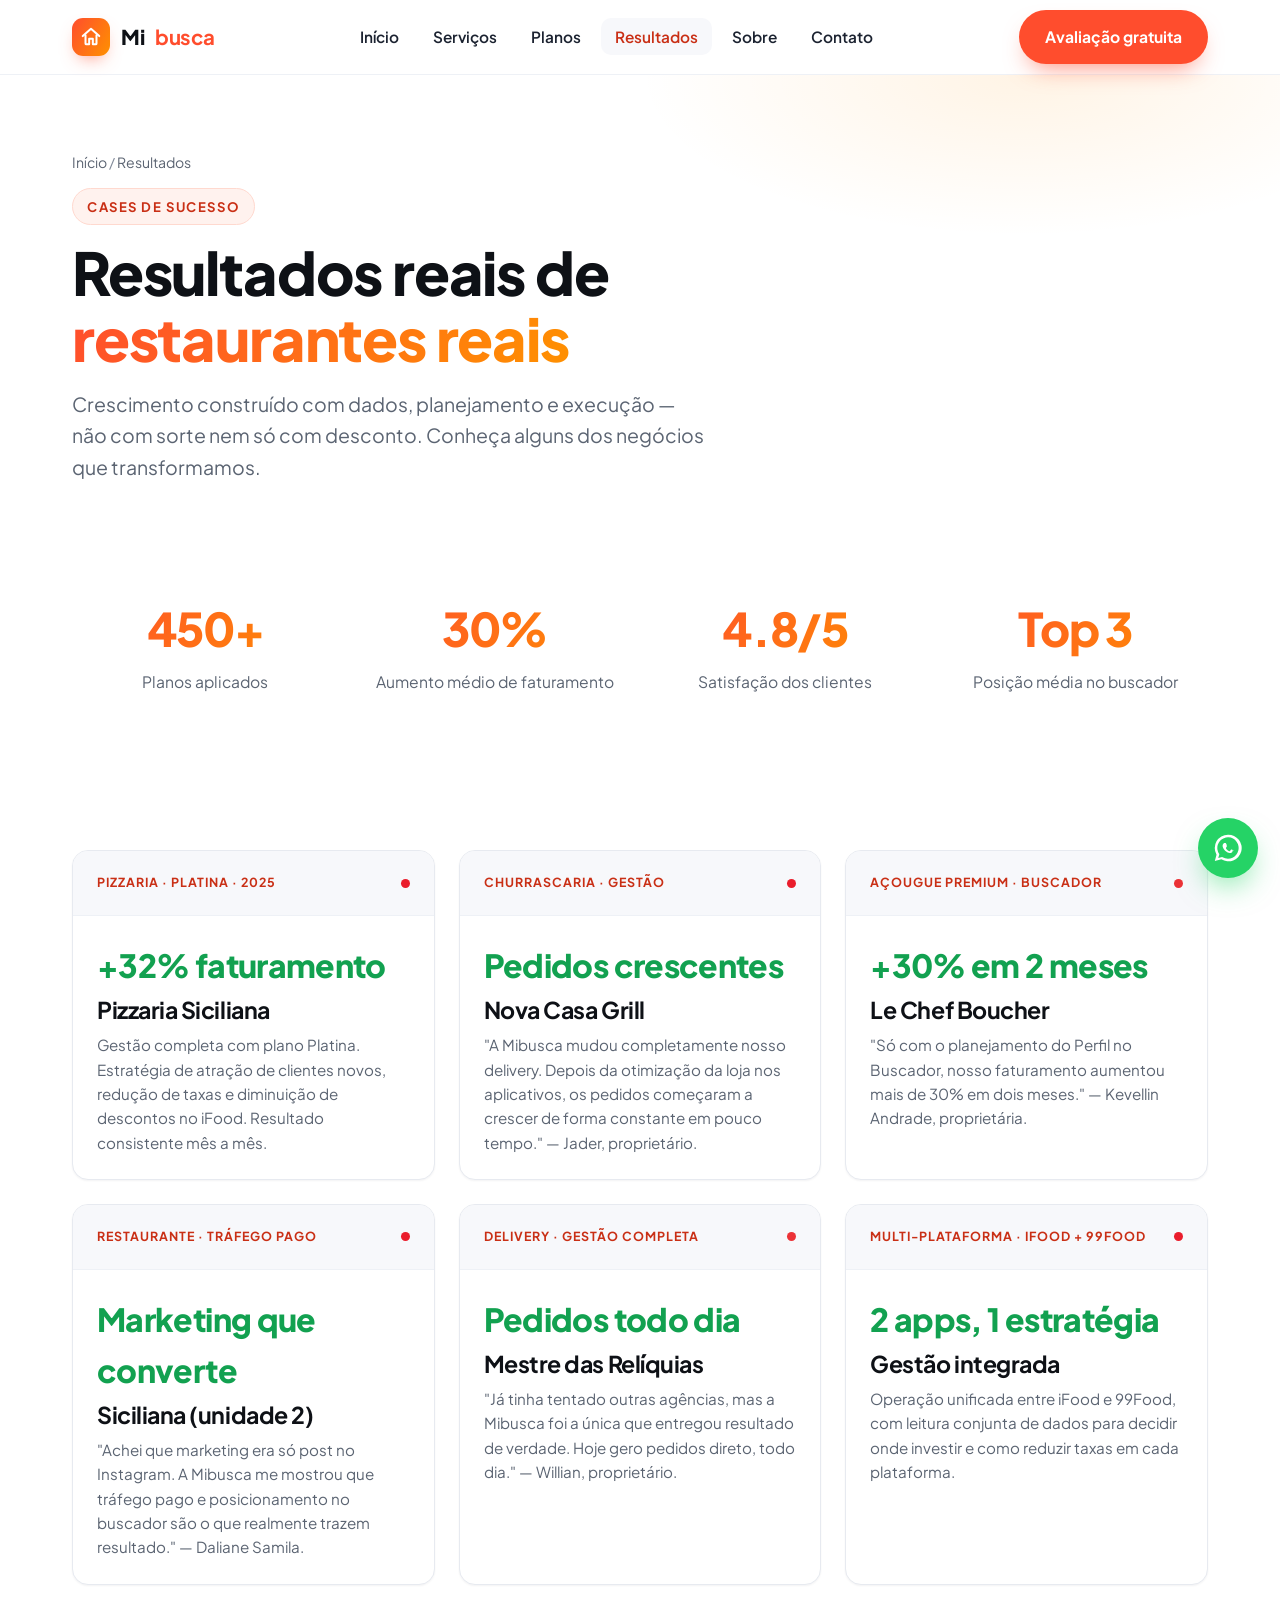
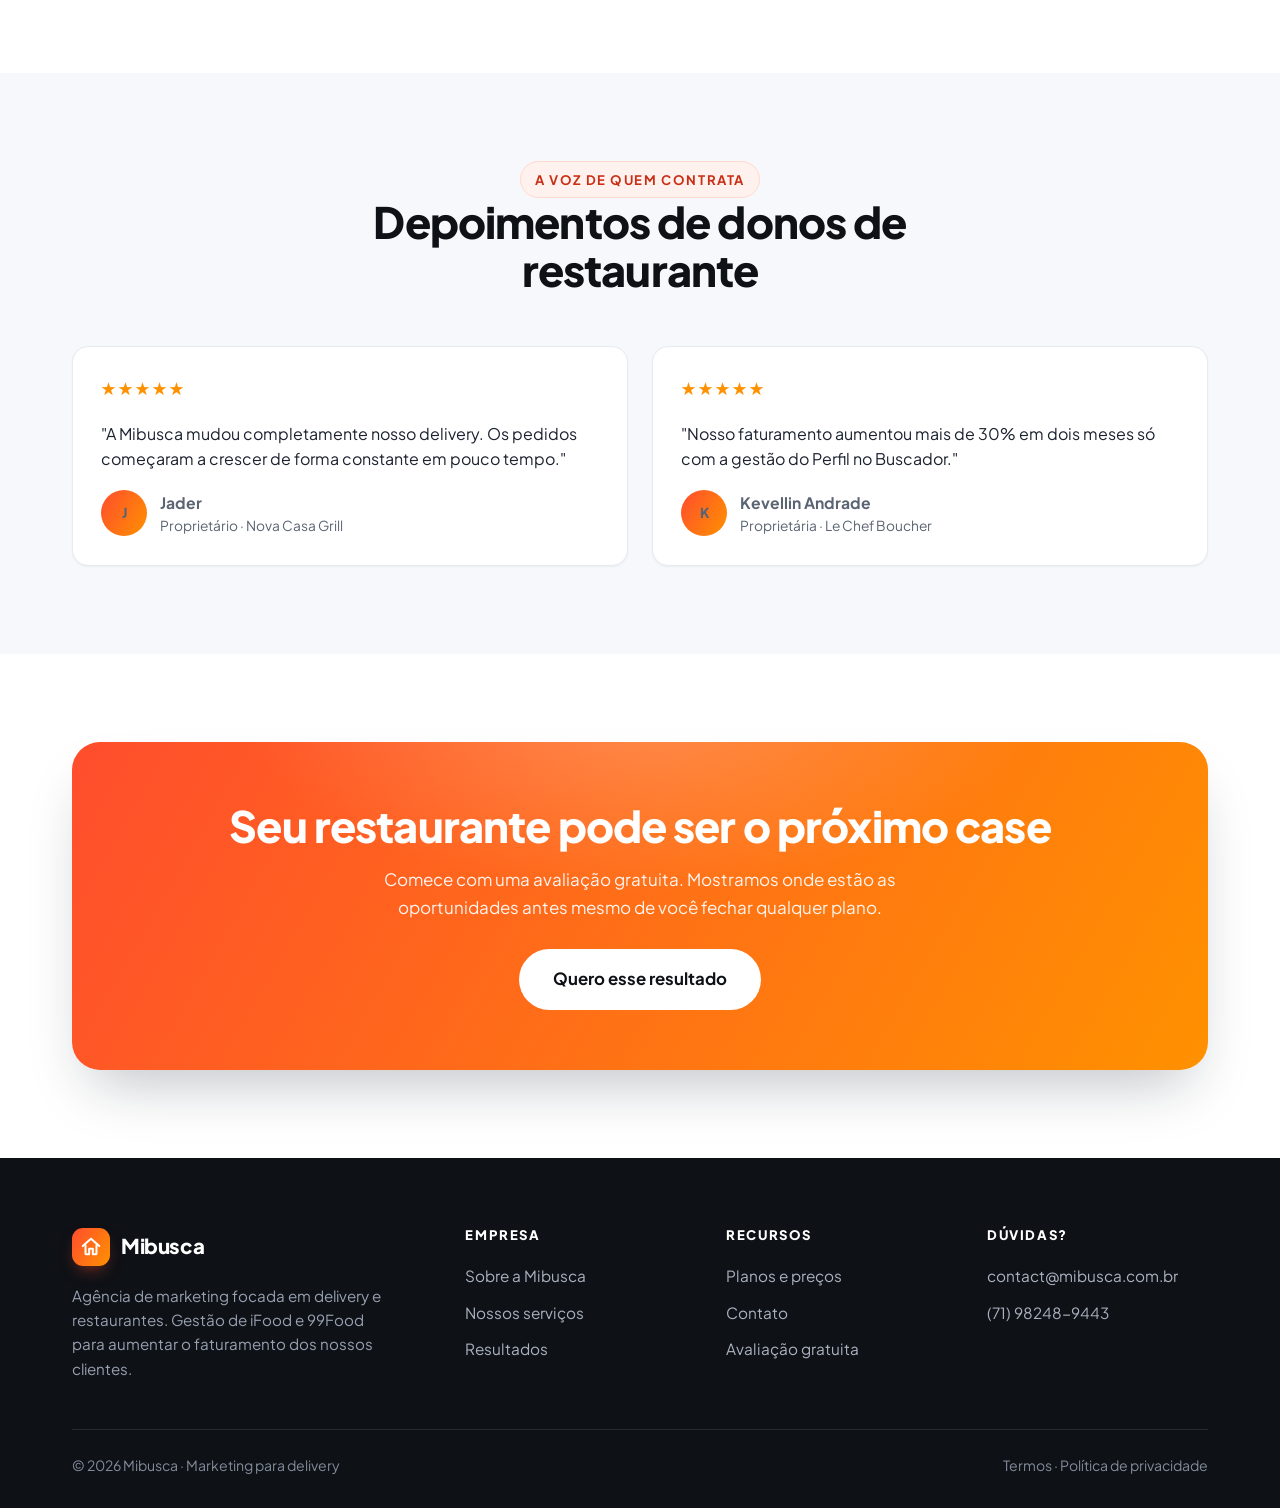
==== cases.html @ a93505f5 "Site Mibusca: SEO + design (multi-paginas), deploy via GitHub Pages e CLAUDE.md" ====
<!DOCTYPE html>
<html lang="pt-BR">
<head>
<meta charset="UTF-8">
<meta name="viewport" content="width=device-width, initial-scale=1.0, viewport-fit=cover">
<title>Cases de Sucesso em Delivery | Resultados Reais — Mibusca</title>
<meta name="description" content="Veja cases reais de restaurantes que aumentaram o faturamento com a Mibusca: gestão de iFood e 99Food, SEO no buscador e tráfego pago com crescimento comprovado.">
<meta name="robots" content="index, follow, max-image-preview:large">
<link rel="canonical" href="https://mibusca.com.br/cases.html">
<meta name="theme-color" content="#ff4d2d">
<meta property="og:type" content="website">
<meta property="og:locale" content="pt_BR">
<meta property="og:site_name" content="Mibusca">
<meta property="og:title" content="Cases de Sucesso em Delivery — Mibusca">
<meta property="og:description" content="Restaurantes que cresceram com gestão de iFood e 99Food.">
<meta property="og:url" content="https://mibusca.com.br/cases.html">
<link rel="icon" href="favicon.svg" type="image/svg+xml">
<link rel="manifest" href="site.webmanifest">
<link rel="preconnect" href="https://fonts.googleapis.com">
<link rel="preconnect" href="https://fonts.gstatic.com" crossorigin>
<link rel="stylesheet" href="https://fonts.googleapis.com/css2?family=Plus+Jakarta+Sans:wght@400;500;600;700;800&display=swap">
<link rel="stylesheet" href="assets/css/styles.css">
<script type="application/ld+json">
{
  "@context": "https://schema.org",
  "@type": "BreadcrumbList",
  "itemListElement": [
    {"@type":"ListItem","position":1,"name":"Início","item":"https://mibusca.com.br/"},
    {"@type":"ListItem","position":2,"name":"Resultados","item":"https://mibusca.com.br/cases.html"}
  ]
}
</script>
</head>
<body>
<header class="site-header">
  <div class="container">
    <nav class="nav" aria-label="Principal">
      <a class="brand" href="index.html" aria-label="Mibusca — página inicial"><span class="brand__mark" aria-hidden="true"><svg viewBox="0 0 24 24" fill="none"><path d="M3 11l9-8 9 8" stroke="#fff" stroke-width="2.2" stroke-linecap="round" stroke-linejoin="round"/><path d="M6 10v9a1 1 0 001 1h3v-6h4v6h3a1 1 0 001-1v-9" stroke="#fff" stroke-width="2.2" stroke-linecap="round" stroke-linejoin="round"/></svg></span>Mi<b>busca</b></a>
      <ul class="nav__links">
        <li><a href="index.html">Início</a></li>
        <li><a href="servicos.html">Serviços</a></li>
        <li><a href="planos.html">Planos</a></li>
        <li><a href="cases.html" aria-current="page">Resultados</a></li>
        <li><a href="sobre.html">Sobre</a></li>
        <li><a href="contato.html">Contato</a></li>
      </ul>
      <div class="nav__cta">
        <a class="btn btn--primary" href="https://wa.me/5571982489443?text=Oi!%20Quero%20uma%20avalia%C3%A7%C3%A3o%20gratuita." target="_blank" rel="noopener">Avaliação gratuita</a>
        <button class="nav__toggle" aria-label="Abrir menu" aria-expanded="false"><svg viewBox="0 0 24 24" fill="none"><path d="M4 7h16M4 12h16M4 17h16" stroke="currentColor" stroke-width="2" stroke-linecap="round"/></svg></button>
      </div>
    </nav>
  </div>
</header>

<main>
<section class="page-hero">
  <div class="container">
    <nav class="crumb" aria-label="Você está aqui"><a href="index.html">Início</a> <span>/</span> Resultados</nav>
    <span class="eyebrow" style="margin-top:14px">Cases de sucesso</span>
    <h1>Resultados reais de <span class="text-grad">restaurantes reais</span></h1>
    <p class="lead">Crescimento construído com dados, planejamento e execução — não com sorte nem só com desconto. Conheça alguns dos negócios que transformamos.</p>
  </div>
</section>

<section class="section section--tight">
  <div class="container">
    <div class="stats">
      <div class="stat reveal"><div class="num"><span data-count="450">0</span>+</div><div class="label">Planos aplicados</div></div>
      <div class="stat reveal"><div class="num"><span data-count="30">0</span>%</div><div class="label">Aumento médio de faturamento</div></div>
      <div class="stat reveal"><div class="num"><span data-count="4.8" data-dec="1">0</span>/5</div><div class="label">Satisfação dos clientes</div></div>
      <div class="stat reveal"><div class="num">Top <span data-count="3">0</span></div><div class="label">Posição média no buscador</div></div>
    </div>
  </div>
</section>

<section class="section">
  <div class="container">
    <div class="grid grid-3">
      <article class="case reveal">
        <div class="case__top"><span class="case__tag">Pizzaria · Platina · 2025</span><span class="dot dot--ifood"></span></div>
        <div class="case__body">
          <div class="case__result">+32% faturamento</div>
          <h3>Pizzaria Siciliana</h3>
          <p>Gestão completa com plano Platina. Estratégia de atração de clientes novos, redução de taxas e diminuição de descontos no iFood. Resultado consistente mês a mês.</p>
        </div>
      </article>
      <article class="case reveal">
        <div class="case__top"><span class="case__tag">Churrascaria · Gestão</span><span class="dot dot--ifood"></span></div>
        <div class="case__body">
          <div class="case__result">Pedidos crescentes</div>
          <h3>Nova Casa Grill</h3>
          <p>"A Mibusca mudou completamente nosso delivery. Depois da otimização da loja nos aplicativos, os pedidos começaram a crescer de forma constante em pouco tempo." — Jader, proprietário.</p>
        </div>
      </article>
      <article class="case reveal">
        <div class="case__top"><span class="case__tag">Açougue Premium · Buscador</span><span class="dot dot--99"></span></div>
        <div class="case__body">
          <div class="case__result">+30% em 2 meses</div>
          <h3>Le Chef Boucher</h3>
          <p>"Só com o planejamento do Perfil no Buscador, nosso faturamento aumentou mais de 30% em dois meses." — Kevellin Andrade, proprietária.</p>
        </div>
      </article>
      <article class="case reveal">
        <div class="case__top"><span class="case__tag">Restaurante · Tráfego Pago</span><span class="dot dot--ifood"></span></div>
        <div class="case__body">
          <div class="case__result">Marketing que converte</div>
          <h3>Siciliana (unidade 2)</h3>
          <p>"Achei que marketing era só post no Instagram. A Mibusca me mostrou que tráfego pago e posicionamento no buscador são o que realmente trazem resultado." — Daliane Samila.</p>
        </div>
      </article>
      <article class="case reveal">
        <div class="case__top"><span class="case__tag">Delivery · Gestão completa</span><span class="dot dot--99"></span></div>
        <div class="case__body">
          <div class="case__result">Pedidos todo dia</div>
          <h3>Mestre das Relíquias</h3>
          <p>"Já tinha tentado outras agências, mas a Mibusca foi a única que entregou resultado de verdade. Hoje gero pedidos direto, todo dia." — Willian, proprietário.</p>
        </div>
      </article>
      <article class="case reveal">
        <div class="case__top"><span class="case__tag">Multi-plataforma · iFood + 99Food</span><span class="dot dot--ifood"></span></div>
        <div class="case__body">
          <div class="case__result">2 apps, 1 estratégia</div>
          <h3>Gestão integrada</h3>
          <p>Operação unificada entre iFood e 99Food, com leitura conjunta de dados para decidir onde investir e como reduzir taxas em cada plataforma.</p>
        </div>
      </article>
    </div>
  </div>
</section>

<section class="section section--soft">
  <div class="container">
    <div class="section-head center">
      <span class="eyebrow">A voz de quem contrata</span>
      <h2>Depoimentos de donos de restaurante</h2>
    </div>
    <div class="grid grid-2">
      <figure class="quote reveal">
        <div class="quote__stars" aria-hidden="true">★★★★★</div>
        <blockquote><p>"A Mibusca mudou completamente nosso delivery. Os pedidos começaram a crescer de forma constante em pouco tempo."</p></blockquote>
        <figcaption class="quote__who"><span class="quote__avatar">J</span><span><b>Jader</b><span>Proprietário · Nova Casa Grill</span></span></figcaption>
      </figure>
      <figure class="quote reveal">
        <div class="quote__stars" aria-hidden="true">★★★★★</div>
        <blockquote><p>"Nosso faturamento aumentou mais de 30% em dois meses só com a gestão do Perfil no Buscador."</p></blockquote>
        <figcaption class="quote__who"><span class="quote__avatar">K</span><span><b>Kevellin Andrade</b><span>Proprietária · Le Chef Boucher</span></span></figcaption>
      </figure>
    </div>
  </div>
</section>

<section class="section">
  <div class="container">
    <div class="cta reveal">
      <h2>Seu restaurante pode ser o próximo case</h2>
      <p>Comece com uma avaliação gratuita. Mostramos onde estão as oportunidades antes mesmo de você fechar qualquer plano.</p>
      <a class="btn btn--light btn--lg" href="https://wa.me/5571982489443?text=Oi!%20Quero%20ser%20o%20pr%C3%B3ximo%20case%20de%20sucesso." target="_blank" rel="noopener">Quero esse resultado</a>
    </div>
  </div>
</section>
</main>

<footer class="site-footer">
  <div class="container">
    <div class="footer__grid">
      <div>
        <a class="brand" href="index.html"><span class="brand__mark" aria-hidden="true"><svg viewBox="0 0 24 24" fill="none"><path d="M3 11l9-8 9 8" stroke="#fff" stroke-width="2.2" stroke-linecap="round" stroke-linejoin="round"/><path d="M6 10v9a1 1 0 001 1h3v-6h4v6h3a1 1 0 001-1v-9" stroke="#fff" stroke-width="2.2" stroke-linecap="round" stroke-linejoin="round"/></svg></span>Mibusca</a>
        <p class="footer__about">Agência de marketing focada em delivery e restaurantes. Gestão de iFood e 99Food para aumentar o faturamento dos nossos clientes.</p>
      </div>
      <div class="footer__col"><h4>Empresa</h4><a href="sobre.html">Sobre a Mibusca</a><a href="servicos.html">Nossos serviços</a><a href="cases.html">Resultados</a></div>
      <div class="footer__col"><h4>Recursos</h4><a href="planos.html">Planos e preços</a><a href="contato.html">Contato</a><a href="https://wa.me/5571982489443" target="_blank" rel="noopener">Avaliação gratuita</a></div>
      <div class="footer__col"><h4>Dúvidas?</h4><p>contact@mibusca.com.br</p><a href="tel:+5571982489443">(71) 98248-9443</a></div>
    </div>
    <div class="footer__bottom"><span>© <span id="year">2026</span> Mibusca · Marketing para delivery</span><span>Termos · Política de privacidade</span></div>
  </div>
</footer>
<a class="wa-float" href="https://wa.me/5571982489443?text=Oi!%20Vim%20pelo%20site%20da%20Mibusca." target="_blank" rel="noopener" aria-label="Falar no WhatsApp"><svg viewBox="0 0 24 24" fill="#fff"><path d="M12 2a10 10 0 00-8.6 15l-1.3 4.8 4.9-1.3A10 10 0 1012 2zm0 18a8 8 0 01-4.1-1.1l-.3-.2-2.9.8.8-2.8-.2-.3A8 8 0 1112 20zm4.5-6c-.2-.1-1.5-.7-1.7-.8-.2-.1-.4-.1-.6.1-.2.3-.6.8-.8 1-.1.1-.3.2-.5.1-.7-.3-1.4-.7-2-1.5-.4-.5-.7-1.2 0-1.6.1-.1.3-.4.2-.6 0-.2 0-1.5-.6-2-.2-.5-.4-.4-.6-.4h-.5c-.2 0-.5.1-.7.3-.7.7-.9 1.6-.6 2.6.4 1.4 1.3 2.6 2.8 3.6 1.2.8 2.1 1 2.8 1 .5 0 1.4-.4 1.6-1 .2-.6.2-1 .1-1.1z"/></svg></a>
<script src="assets/js/main.js" defer></script>
</body>
</html>
---- assets/css/styles.css ----
/* ==========================================================================
   Mibusca — Design System
   Agência de marketing para delivery (iFood & 99Food)
   ========================================================================== */

:root {
  /* Brand */
  --brand: #ff4d2d;
  --brand-600: #ed3d1e;
  --brand-700: #c92f15;
  --brand-2: #ff9100;
  --accent: #12a150;
  --accent-soft: #e8f7ee;

  /* Ink / neutrals */
  --ink: #0e1116;
  --ink-2: #1b2230;
  --muted: #5b6472;
  --muted-2: #828b9a;
  --line: #e7eaf0;
  --line-2: #eef1f6;
  --bg: #ffffff;
  --bg-soft: #f7f8fb;
  --bg-ink: #0e1116;

  /* Effects */
  --radius: 16px;
  --radius-sm: 12px;
  --radius-lg: 28px;
  --shadow-sm: 0 1px 2px rgba(16, 24, 40, .05);
  --shadow: 0 10px 30px -12px rgba(16, 24, 40, .18);
  --shadow-lg: 0 30px 60px -20px rgba(16, 24, 40, .28);
  --ring: 0 0 0 4px rgba(255, 77, 45, .15);

  --container: 1180px;
  --gradient: linear-gradient(120deg, var(--brand) 0%, var(--brand-2) 100%);
  --font: "Plus Jakarta Sans", "Inter", system-ui, -apple-system, Segoe UI, Roboto, Arial, sans-serif;
}

/* Reset ------------------------------------------------------------------- */
*, *::before, *::after { box-sizing: border-box; }
* { margin: 0; }
html { scroll-behavior: smooth; -webkit-text-size-adjust: 100%; }
body {
  font-family: var(--font);
  color: var(--ink);
  background: var(--bg);
  line-height: 1.6;
  font-size: 17px;
  -webkit-font-smoothing: antialiased;
  text-rendering: optimizeLegibility;
  overflow-x: hidden;
}
img, svg, video { display: block; max-width: 100%; height: auto; }
a { color: inherit; text-decoration: none; }
button { font-family: inherit; cursor: pointer; border: 0; background: none; }
ul { list-style: none; padding: 0; }
:focus-visible { outline: none; box-shadow: var(--ring); border-radius: 6px; }

/* Layout ------------------------------------------------------------------ */
.container { width: 100%; max-width: var(--container); margin-inline: auto; padding-inline: 22px; }
.section { padding: 88px 0; }
.section--soft { background: var(--bg-soft); }
.section--ink { background: var(--bg-ink); color: #fff; }
.section--tight { padding: 60px 0; }

/* Typography -------------------------------------------------------------- */
h1, h2, h3, h4 { line-height: 1.12; letter-spacing: -.02em; font-weight: 800; color: var(--ink); }
.section--ink h1, .section--ink h2, .section--ink h3 { color: #fff; }
h1 { font-size: clamp(2.3rem, 5.2vw, 3.7rem); }
h2 { font-size: clamp(1.9rem, 3.8vw, 2.7rem); }
h3 { font-size: clamp(1.2rem, 2vw, 1.45rem); font-weight: 700; }
p { color: var(--muted); }
.lead { font-size: clamp(1.05rem, 1.8vw, 1.22rem); color: var(--muted); }
.eyebrow {
  display: inline-flex; align-items: center; gap: 8px;
  font-size: .82rem; font-weight: 700; letter-spacing: .12em; text-transform: uppercase;
  color: var(--brand-700); background: #fff2ee; border: 1px solid #ffd9cf;
  padding: 7px 14px; border-radius: 999px;
}
.section--ink .eyebrow { color: #ffd9cf; background: rgba(255,255,255,.06); border-color: rgba(255,255,255,.14); }
.section-head { max-width: 720px; margin-bottom: 52px; }
.section-head.center { margin-inline: auto; text-align: center; }
.section-head .lead { margin-top: 18px; }
.text-grad { background: var(--gradient); -webkit-background-clip: text; background-clip: text; color: transparent; }

/* Buttons ----------------------------------------------------------------- */
.btn {
  display: inline-flex; align-items: center; justify-content: center; gap: 9px;
  font-weight: 700; font-size: .98rem; padding: 14px 26px; border-radius: 999px;
  transition: transform .18s ease, box-shadow .2s ease, background .2s ease, color .2s ease;
  white-space: nowrap;
}
.btn svg { width: 19px; height: 19px; }
.btn--primary { background: var(--brand); color: #fff; box-shadow: 0 12px 24px -10px rgba(255,77,45,.65); }
.btn--primary:hover { background: var(--brand-600); transform: translateY(-2px); box-shadow: 0 18px 30px -12px rgba(255,77,45,.7); }
.btn--ghost { background: #fff; color: var(--ink); border: 1.5px solid var(--line); }
.btn--ghost:hover { border-color: var(--ink); transform: translateY(-2px); }
.btn--light { background: #fff; color: var(--ink); }
.btn--light:hover { transform: translateY(-2px); box-shadow: var(--shadow); }
.btn--lg { padding: 17px 34px; font-size: 1.05rem; }
.btn--block { width: 100%; }

/* Header ------------------------------------------------------------------ */
.site-header {
  position: sticky; top: 0; z-index: 60;
  background: rgba(255,255,255,.82); backdrop-filter: saturate(180%) blur(14px);
  border-bottom: 1px solid var(--line-2);
}
.nav { display: flex; align-items: center; justify-content: space-between; height: 74px; gap: 24px; }
.brand { display: flex; align-items: center; gap: 11px; font-weight: 800; font-size: 1.28rem; letter-spacing: -.02em; }
.brand__mark {
  width: 38px; height: 38px; border-radius: 11px; background: var(--gradient);
  display: grid; place-items: center; color: #fff; font-weight: 800; box-shadow: 0 8px 18px -8px rgba(255,77,45,.7);
}
.brand__mark svg { width: 22px; height: 22px; }
.brand b { color: var(--brand); }
.nav__links { display: flex; align-items: center; gap: 6px; }
.nav__links a {
  font-weight: 600; font-size: .96rem; color: var(--ink-2); padding: 9px 14px; border-radius: 10px;
  transition: background .15s, color .15s;
}
.nav__links a:hover, .nav__links a[aria-current="page"] { background: var(--bg-soft); color: var(--brand-700); }
.nav__cta { display: flex; align-items: center; gap: 12px; }
.nav__toggle { display: none; width: 44px; height: 44px; border-radius: 11px; border: 1.5px solid var(--line); align-items: center; justify-content: center; }
.nav__toggle svg { width: 22px; height: 22px; }

/* Hero -------------------------------------------------------------------- */
.hero { position: relative; padding: 72px 0 64px; overflow: hidden; }
.hero::before {
  content: ""; position: absolute; inset: 0; z-index: -1;
  background:
    radial-gradient(60% 55% at 85% 8%, rgba(255,145,0,.12), transparent 60%),
    radial-gradient(55% 50% at 8% 18%, rgba(255,77,45,.12), transparent 60%);
}
.hero__grid { display: grid; grid-template-columns: 1.05fr .95fr; gap: 56px; align-items: center; }
.hero h1 { margin-top: 22px; }
.hero .lead { margin-top: 22px; max-width: 540px; }
.hero__actions { display: flex; flex-wrap: wrap; gap: 14px; margin-top: 30px; }
.hero__trust { display: flex; align-items: center; gap: 18px; margin-top: 26px; flex-wrap: wrap; }
.hero__stars { color: var(--brand-2); font-size: 1.1rem; letter-spacing: 2px; }
.hero__trust small { color: var(--muted); font-size: .9rem; }

.hero__card {
  background: #fff; border: 1px solid var(--line); border-radius: var(--radius-lg);
  box-shadow: var(--shadow-lg); padding: 26px; position: relative;
}
.hero__card-top { display: flex; align-items: center; justify-content: space-between; padding-bottom: 18px; border-bottom: 1px solid var(--line-2); }
.platform-chip { display: inline-flex; align-items: center; gap: 8px; font-weight: 700; font-size: .9rem; padding: 7px 13px; border-radius: 999px; background: var(--bg-soft); border: 1px solid var(--line); }
.dot { width: 9px; height: 9px; border-radius: 50%; }
.dot--ifood { background: #ea1d2c; }
.dot--99 { background: #ec3237; }
.metric-row { display: flex; align-items: flex-end; gap: 14px; margin-top: 20px; }
.metric-row .big { font-size: 2.6rem; font-weight: 800; letter-spacing: -.03em; line-height: 1; }
.metric-row .up { color: var(--accent); font-weight: 700; font-size: .95rem; display: inline-flex; align-items: center; gap: 4px; }
.bars { display: flex; align-items: flex-end; gap: 10px; height: 116px; margin-top: 22px; }
.bars span { flex: 1; background: var(--bg-soft); border-radius: 8px 8px 0 0; position: relative; }
.bars span::after { content: ""; position: absolute; inset: auto 0 0 0; height: var(--h); background: var(--gradient); border-radius: 8px 8px 0 0; transition: height 1s cubic-bezier(.2,.8,.2,1); }
.hero__card-foot { display: flex; justify-content: space-between; margin-top: 16px; font-size: .82rem; color: var(--muted-2); }

/* Logos / marquee --------------------------------------------------------- */
.logos { padding: 34px 0; border-top: 1px solid var(--line-2); border-bottom: 1px solid var(--line-2); }
.logos p { text-align: center; font-size: .85rem; letter-spacing: .08em; text-transform: uppercase; color: var(--muted-2); font-weight: 600; margin-bottom: 18px; }
.logos__row { display: flex; flex-wrap: wrap; justify-content: center; align-items: center; gap: 18px 30px; }
.logo-pill { display: inline-flex; align-items: center; gap: 9px; font-weight: 700; color: var(--ink-2); opacity: .72; }
.logo-pill svg { width: 22px; height: 22px; }

/* Stat band --------------------------------------------------------------- */
.stats { display: grid; grid-template-columns: repeat(4, 1fr); gap: 24px; }
.stat { text-align: center; padding: 8px; }
.stat .num { font-size: clamp(2.1rem, 4vw, 2.9rem); font-weight: 800; letter-spacing: -.03em; background: var(--gradient); -webkit-background-clip: text; background-clip: text; color: transparent; }
.stat .label { color: var(--muted); font-size: .98rem; margin-top: 4px; }
.section--ink .stat .label { color: rgba(255,255,255,.7); }

/* Cards / services -------------------------------------------------------- */
.grid { display: grid; gap: 24px; }
.grid-2 { grid-template-columns: repeat(2, 1fr); }
.grid-3 { grid-template-columns: repeat(3, 1fr); }
.grid-4 { grid-template-columns: repeat(4, 1fr); }

.card {
  background: #fff; border: 1px solid var(--line); border-radius: var(--radius);
  padding: 30px; box-shadow: var(--shadow-sm); transition: transform .2s ease, box-shadow .2s ease, border-color .2s;
}
.card:hover { transform: translateY(-4px); box-shadow: var(--shadow); border-color: #ffd9cf; }
.card__icon {
  width: 52px; height: 52px; border-radius: 14px; display: grid; place-items: center;
  background: #fff2ee; color: var(--brand-700); margin-bottom: 18px;
}
.card__icon svg { width: 26px; height: 26px; }
.card h3 { margin-bottom: 10px; }
.card p { font-size: .98rem; }
.card__link { display: inline-flex; align-items: center; gap: 6px; margin-top: 16px; color: var(--brand-700); font-weight: 700; font-size: .92rem; }
.card__link svg { width: 16px; height: 16px; transition: transform .2s; }
.card:hover .card__link svg { transform: translateX(3px); }

/* Feature split ----------------------------------------------------------- */
.split { display: grid; grid-template-columns: 1fr 1fr; gap: 56px; align-items: center; }
.checklist { display: grid; gap: 14px; margin-top: 26px; }
.checklist li { display: flex; gap: 12px; align-items: flex-start; color: var(--ink-2); font-weight: 500; }
.checklist .ic { flex: none; width: 26px; height: 26px; border-radius: 50%; background: var(--accent-soft); color: var(--accent); display: grid; place-items: center; margin-top: 1px; }
.checklist .ic svg { width: 15px; height: 15px; }
.section--ink .checklist li { color: rgba(255,255,255,.85); }

.visual-card { background: var(--gradient); border-radius: var(--radius-lg); padding: 4px; box-shadow: var(--shadow-lg); }
.visual-card__inner { background: #fff; border-radius: 24px; padding: 30px; }
.kpi { display: flex; align-items: center; justify-content: space-between; padding: 16px 0; border-bottom: 1px solid var(--line-2); }
.kpi:last-child { border-bottom: 0; }
.kpi .k { font-weight: 600; color: var(--ink-2); }
.kpi .v { font-weight: 800; }
.kpi .v.green { color: var(--accent); }

/* Pricing ----------------------------------------------------------------- */
.pricing { display: grid; grid-template-columns: repeat(3, 1fr); gap: 24px; align-items: start; }
.plan {
  background: #fff; border: 1px solid var(--line); border-radius: var(--radius-lg);
  padding: 32px; position: relative; box-shadow: var(--shadow-sm); transition: transform .2s, box-shadow .2s;
}
.plan:hover { transform: translateY(-4px); box-shadow: var(--shadow); }
.plan--featured { border: 2px solid var(--brand); box-shadow: var(--shadow-lg); }
.plan__badge { position: absolute; top: -14px; left: 50%; transform: translateX(-50%); background: var(--gradient); color: #fff; font-weight: 700; font-size: .8rem; padding: 7px 16px; border-radius: 999px; white-space: nowrap; }
.plan__name { font-size: .92rem; font-weight: 800; letter-spacing: .1em; text-transform: uppercase; color: var(--brand-700); }
.plan__desc { font-size: .92rem; color: var(--muted); margin-top: 6px; min-height: 42px; }
.plan__price { display: flex; align-items: baseline; gap: 6px; margin: 18px 0 4px; }
.plan__price .cur { font-size: 1.1rem; font-weight: 700; color: var(--muted); }
.plan__price .amount { font-size: 2.7rem; font-weight: 800; letter-spacing: -.03em; }
.plan__price .per { color: var(--muted); font-size: .95rem; }
.plan__features { display: grid; gap: 12px; margin: 22px 0 26px; }
.plan__features li { display: flex; gap: 10px; font-size: .96rem; color: var(--ink-2); }
.plan__features .ic { flex: none; color: var(--accent); }
.plan__features .ic svg { width: 18px; height: 18px; }
.plan__features li.muted { color: var(--muted-2); }
.plan__features li.muted .ic { color: var(--muted-2); }

/* Testimonials ------------------------------------------------------------ */
.quote {
  background: #fff; border: 1px solid var(--line); border-radius: var(--radius); padding: 28px;
  box-shadow: var(--shadow-sm); display: flex; flex-direction: column; gap: 18px; height: 100%;
}
.quote__stars { color: var(--brand-2); letter-spacing: 2px; }
.quote p { color: var(--ink-2); font-size: 1rem; }
.quote__who { display: flex; align-items: center; gap: 13px; margin-top: auto; }
.quote__avatar { width: 46px; height: 46px; border-radius: 50%; background: var(--gradient); color: #fff; display: grid; place-items: center; font-weight: 800; }
.quote__who b { display: block; font-size: .98rem; }
.quote__who span { color: var(--muted); font-size: .86rem; }

/* Cases ------------------------------------------------------------------- */
.case {
  border: 1px solid var(--line); border-radius: var(--radius); overflow: hidden; background: #fff;
  box-shadow: var(--shadow-sm); transition: transform .2s, box-shadow .2s;
}
.case:hover { transform: translateY(-4px); box-shadow: var(--shadow); }
.case__top { padding: 22px 24px; display: flex; align-items: center; justify-content: space-between; background: var(--bg-soft); border-bottom: 1px solid var(--line-2); }
.case__tag { font-size: .78rem; font-weight: 700; text-transform: uppercase; letter-spacing: .08em; color: var(--brand-700); }
.case__body { padding: 24px; }
.case__result { font-size: 2rem; font-weight: 800; color: var(--accent); letter-spacing: -.02em; }
.case h3 { margin: 6px 0 10px; }
.case p { font-size: .95rem; }

/* FAQ --------------------------------------------------------------------- */
.faq { max-width: 820px; margin-inline: auto; }
.faq__item { border: 1px solid var(--line); border-radius: var(--radius-sm); background: #fff; margin-bottom: 14px; overflow: hidden; }
.faq__q { width: 100%; text-align: left; display: flex; align-items: center; justify-content: space-between; gap: 16px; padding: 22px 24px; font-weight: 700; font-size: 1.05rem; color: var(--ink); }
.faq__q .chev { flex: none; width: 26px; height: 26px; border-radius: 50%; background: var(--bg-soft); display: grid; place-items: center; transition: transform .25s, background .2s; }
.faq__q .chev svg { width: 16px; height: 16px; }
.faq__item.open .chev { transform: rotate(180deg); background: var(--brand); color: #fff; }
.faq__a { max-height: 0; overflow: hidden; transition: max-height .3s ease; }
.faq__a p { padding: 0 24px 22px; font-size: .98rem; }

/* CTA band ---------------------------------------------------------------- */
.cta {
  background: var(--gradient); border-radius: var(--radius-lg); padding: 60px; text-align: center;
  color: #fff; position: relative; overflow: hidden; box-shadow: var(--shadow-lg);
}
.cta::before { content: ""; position: absolute; inset: 0; background: radial-gradient(50% 80% at 50% -10%, rgba(255,255,255,.22), transparent 70%); }
.cta h2 { color: #fff; position: relative; }
.cta p { color: rgba(255,255,255,.92); max-width: 620px; margin: 16px auto 28px; position: relative; }
.cta .btn--light { position: relative; }

/* Footer ------------------------------------------------------------------ */
.site-footer { background: var(--bg-ink); color: #c7ccd6; padding: 70px 0 32px; }
.footer__grid { display: grid; grid-template-columns: 1.6fr 1fr 1fr 1fr; gap: 40px; }
.site-footer .brand { color: #fff; }
.footer__about { margin-top: 18px; font-size: .95rem; color: #97a0b0; max-width: 320px; }
.footer__col h4 { color: #fff; font-size: .82rem; letter-spacing: .12em; text-transform: uppercase; margin-bottom: 16px; }
.footer__col a, .footer__col p { display: block; color: #aab2bf; font-size: .96rem; padding: 6px 0; transition: color .15s; }
.footer__col a:hover { color: #fff; }
.footer__bottom { display: flex; align-items: center; justify-content: space-between; gap: 16px; flex-wrap: wrap; margin-top: 48px; padding-top: 24px; border-top: 1px solid rgba(255,255,255,.1); font-size: .88rem; color: #828b9a; }
.footer__bottom a:hover { color: #fff; }

/* Breadcrumb -------------------------------------------------------------- */
.crumb { padding: 22px 0 0; font-size: .88rem; color: var(--muted); }
.crumb a:hover { color: var(--brand-700); }
.crumb span { color: var(--muted-2); }

/* Page hero (inner) ------------------------------------------------------- */
.page-hero { padding: 54px 0 40px; position: relative; }
.page-hero::before { content: ""; position: absolute; inset: 0; z-index: -1; background: radial-gradient(50% 60% at 80% 0%, rgba(255,145,0,.1), transparent 60%); }
.page-hero h1 { margin-top: 14px; max-width: 760px; }
.page-hero .lead { margin-top: 18px; max-width: 640px; }

/* Float WhatsApp ---------------------------------------------------------- */
.wa-float {
  position: fixed; right: 22px; bottom: 22px; z-index: 70;
  width: 60px; height: 60px; border-radius: 50%; background: #25d366;
  display: grid; place-items: center; box-shadow: 0 14px 30px -8px rgba(37,211,102,.6);
  transition: transform .2s;
}
.wa-float:hover { transform: scale(1.07); }
.wa-float svg { width: 32px; height: 32px; }

/* Misc -------------------------------------------------------------------- */
.center { text-align: center; }
.mt-0 { margin-top: 0; }
.reveal { opacity: 0; transform: translateY(20px); transition: opacity .6s ease, transform .6s ease; }
.reveal.in { opacity: 1; transform: none; }

/* Responsive -------------------------------------------------------------- */
@media (max-width: 980px) {
  .hero__grid, .split { grid-template-columns: 1fr; gap: 40px; }
  .hero__card { max-width: 460px; }
  .grid-4 { grid-template-columns: repeat(2, 1fr); }
  .pricing { grid-template-columns: 1fr; max-width: 460px; margin-inline: auto; }
  .plan--featured { order: -1; }
  .footer__grid { grid-template-columns: 1fr 1fr; gap: 32px; }
}
@media (max-width: 760px) {
  .section { padding: 64px 0; }
  .nav__links, .nav__cta .btn { display: none; }
  .nav__toggle { display: inline-flex; }
  .nav.open .nav__links {
    display: flex; position: absolute; top: 74px; left: 0; right: 0; flex-direction: column;
    align-items: stretch; background: #fff; border-bottom: 1px solid var(--line); padding: 14px 22px 22px; gap: 4px;
    box-shadow: var(--shadow);
  }
  .nav.open .nav__links a { padding: 13px 14px; }
  .grid-2, .grid-3, .grid-4, .stats { grid-template-columns: 1fr; }
  .stats { grid-template-columns: repeat(2, 1fr); gap: 28px 16px; }
  .cta { padding: 44px 24px; }
  .footer__grid { grid-template-columns: 1fr; }
  .footer__bottom { flex-direction: column; align-items: flex-start; }
}
@media (prefers-reduced-motion: reduce) {
  * { scroll-behavior: auto !important; }
  .reveal { opacity: 1; transform: none; transition: none; }
}
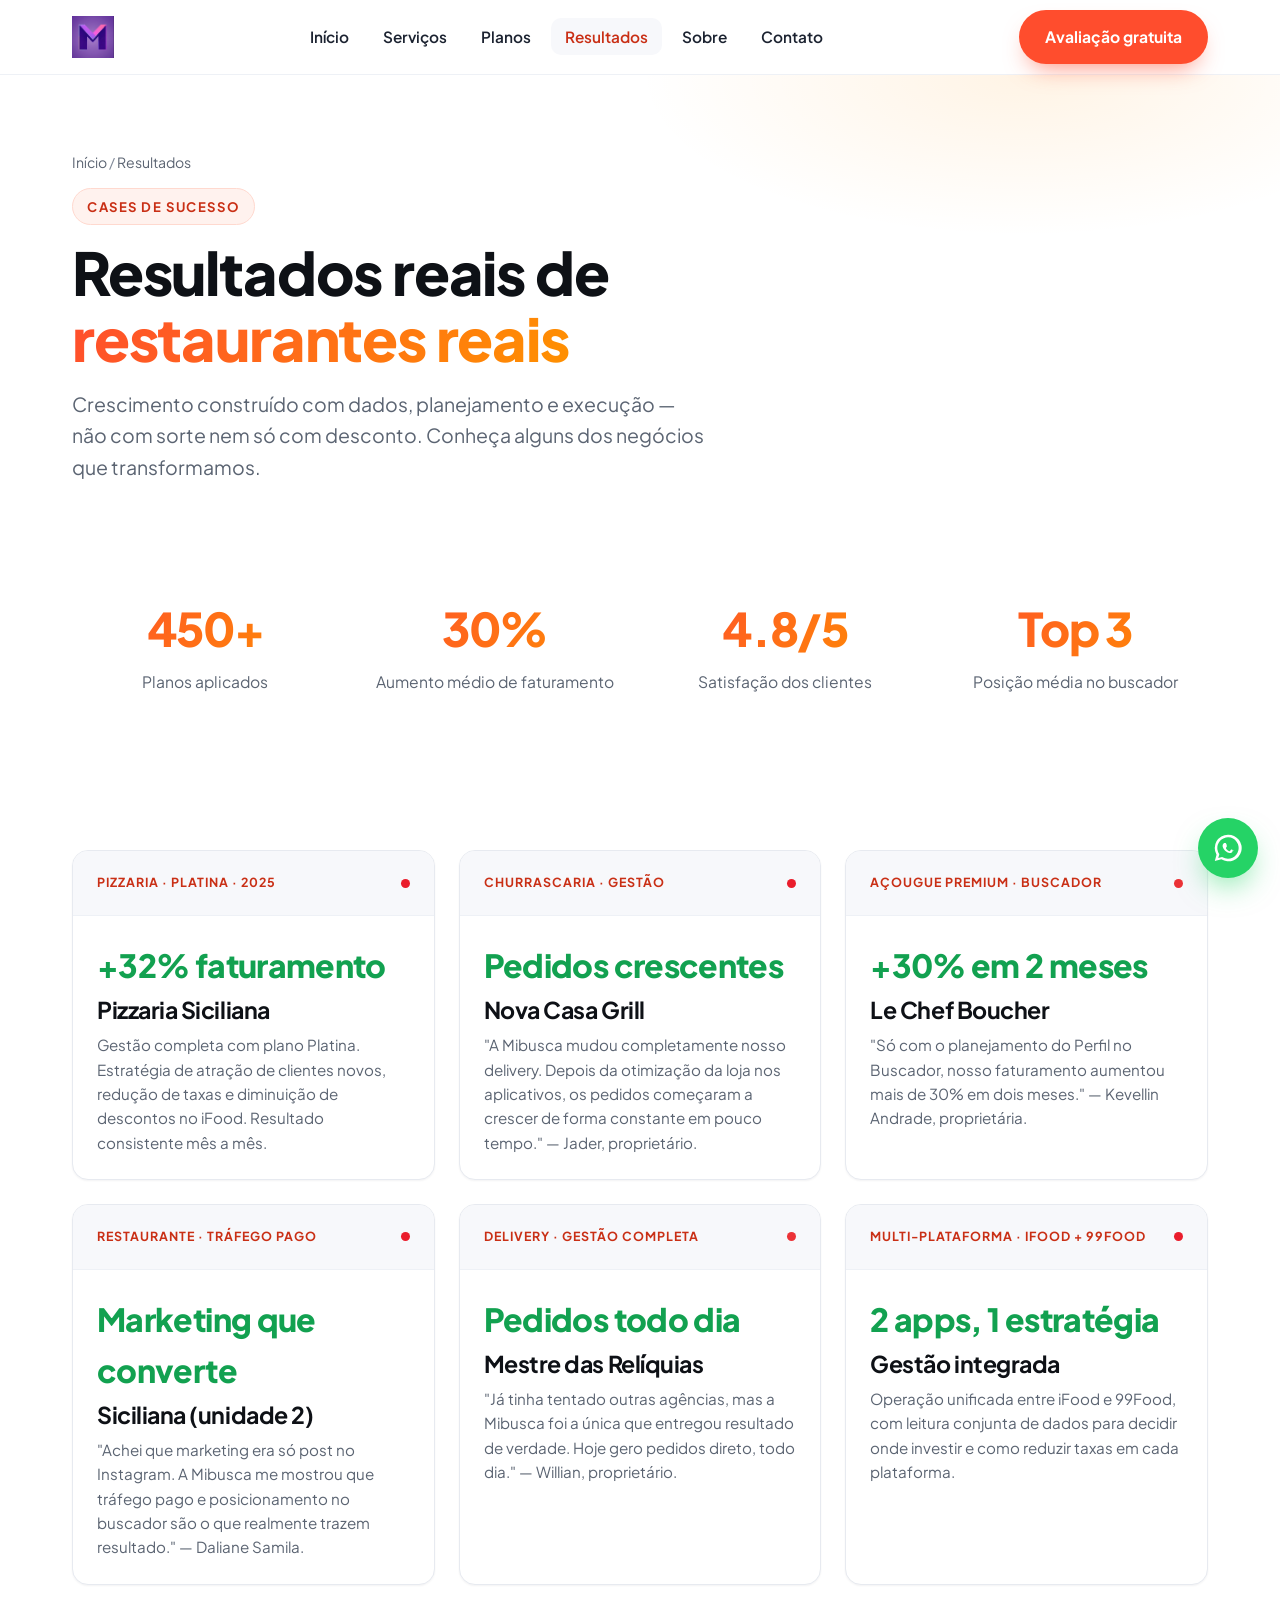
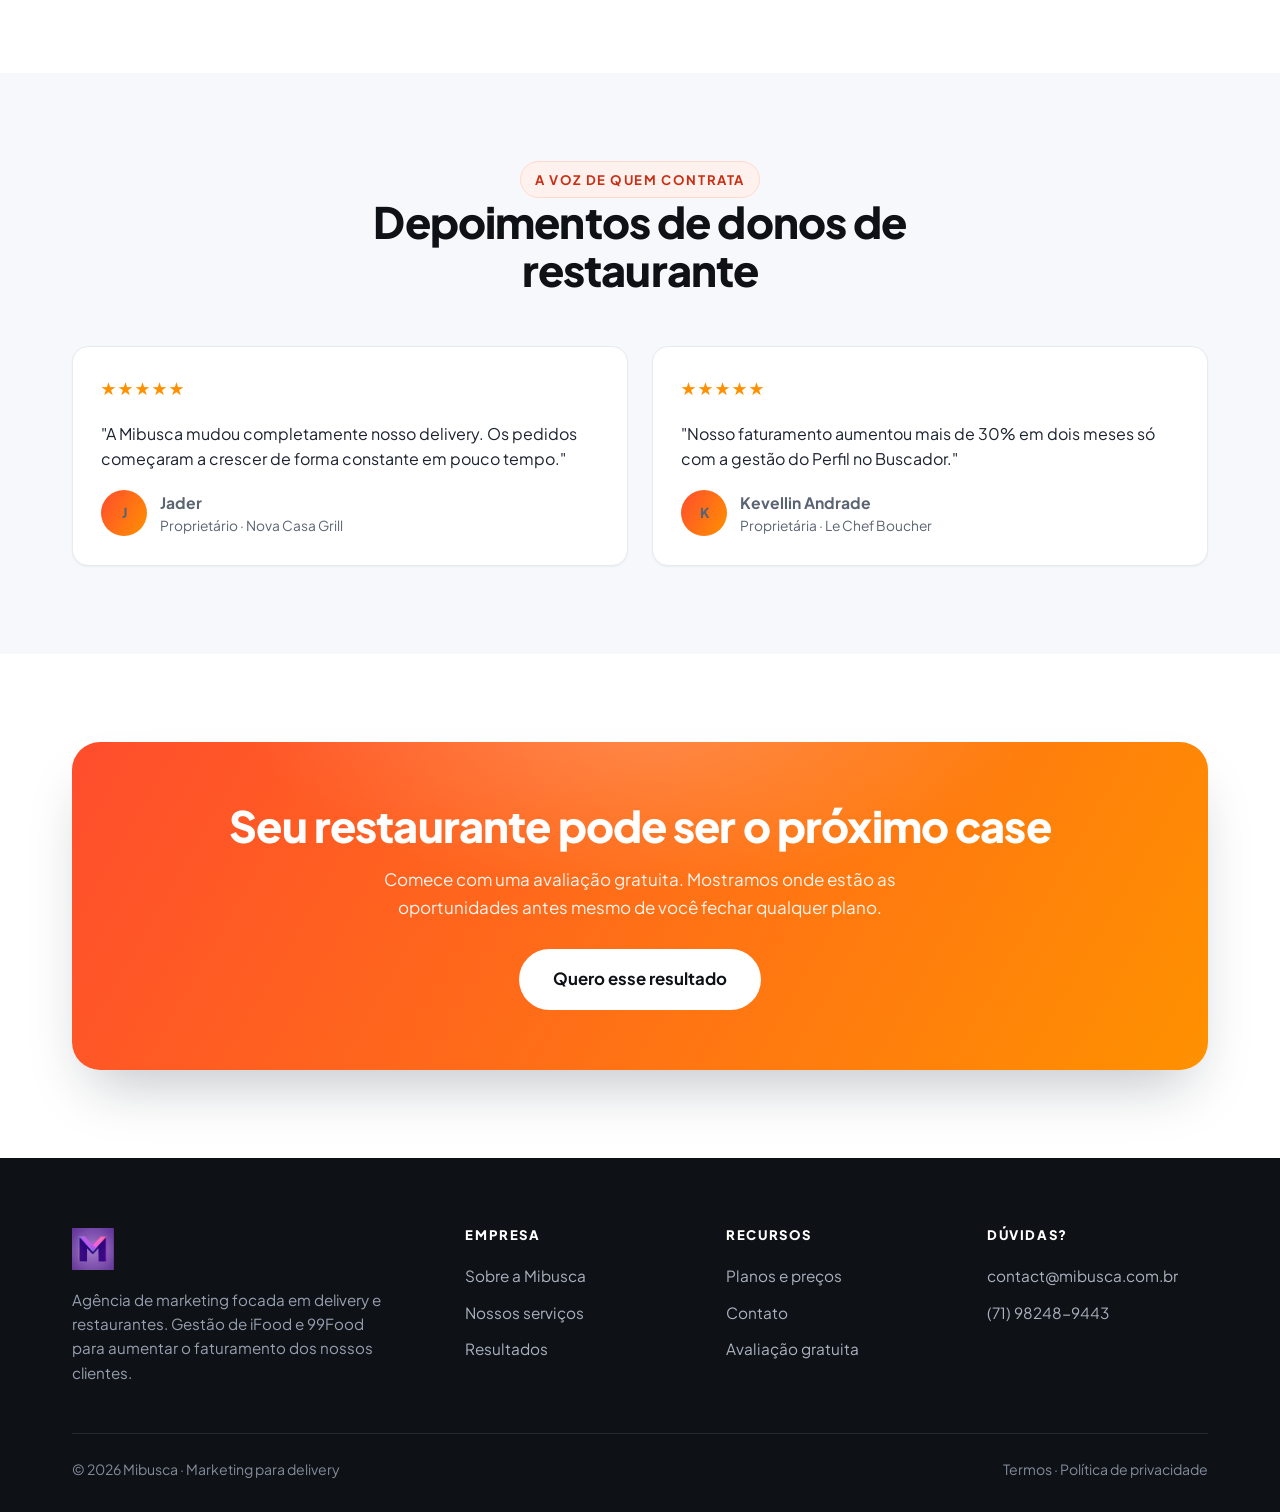
==== commit 4b53f67b: "Substitui favicon e logo do header pela imagem oficial MIBUSCA LOGO - Favicon atualizado de SVG gené" ====
--- a/cases.html
+++ b/cases.html
@@ -14,7 +14,7 @@
 <meta property="og:title" content="Cases de Sucesso em Delivery — Mibusca">
 <meta property="og:description" content="Restaurantes que cresceram com gestão de iFood e 99Food.">
 <meta property="og:url" content="https://mibusca.com.br/cases.html">
-<link rel="icon" href="favicon.svg" type="image/svg+xml">
+<link rel="icon" href="assets/img/mibusca-logo.png" type="image/png">
 <link rel="manifest" href="site.webmanifest">
 <link rel="preconnect" href="https://fonts.googleapis.com">
 <link rel="preconnect" href="https://fonts.gstatic.com" crossorigin>
@@ -35,7 +35,7 @@
 <header class="site-header">
   <div class="container">
     <nav class="nav" aria-label="Principal">
-      <a class="brand" href="index.html" aria-label="Mibusca — página inicial"><span class="brand__mark" aria-hidden="true"><svg viewBox="0 0 24 24" fill="none"><path d="M3 11l9-8 9 8" stroke="#fff" stroke-width="2.2" stroke-linecap="round" stroke-linejoin="round"/><path d="M6 10v9a1 1 0 001 1h3v-6h4v6h3a1 1 0 001-1v-9" stroke="#fff" stroke-width="2.2" stroke-linecap="round" stroke-linejoin="round"/></svg></span>Mi<b>busca</b></a>
+      <a class="brand" href="index.html" aria-label="Mibusca — página inicial"><img src="assets/img/mibusca-logo.png" alt="Mibusca" class="brand__logo"></a>
       <ul class="nav__links">
         <li><a href="index.html">Início</a></li>
         <li><a href="servicos.html">Serviços</a></li>
@@ -164,7 +164,7 @@
   <div class="container">
     <div class="footer__grid">
       <div>
-        <a class="brand" href="index.html"><span class="brand__mark" aria-hidden="true"><svg viewBox="0 0 24 24" fill="none"><path d="M3 11l9-8 9 8" stroke="#fff" stroke-width="2.2" stroke-linecap="round" stroke-linejoin="round"/><path d="M6 10v9a1 1 0 001 1h3v-6h4v6h3a1 1 0 001-1v-9" stroke="#fff" stroke-width="2.2" stroke-linecap="round" stroke-linejoin="round"/></svg></span>Mibusca</a>
+        <a class="brand" href="index.html"><img src="assets/img/mibusca-logo.png" alt="Mibusca" class="brand__logo"></a>
         <p class="footer__about">Agência de marketing focada em delivery e restaurantes. Gestão de iFood e 99Food para aumentar o faturamento dos nossos clientes.</p>
       </div>
       <div class="footer__col"><h4>Empresa</h4><a href="sobre.html">Sobre a Mibusca</a><a href="servicos.html">Nossos serviços</a><a href="cases.html">Resultados</a></div>
--- a/assets/css/styles.css
+++ b/assets/css/styles.css
@@ -115,6 +115,7 @@
 }
 .brand__mark svg { width: 22px; height: 22px; }
 .brand b { color: var(--brand); }
+.brand__logo { height: 42px; width: auto; display: block; }
 .nav__links { display: flex; align-items: center; gap: 6px; }
 .nav__links a {
   font-weight: 600; font-size: .96rem; color: var(--ink-2); padding: 9px 14px; border-radius: 10px;
